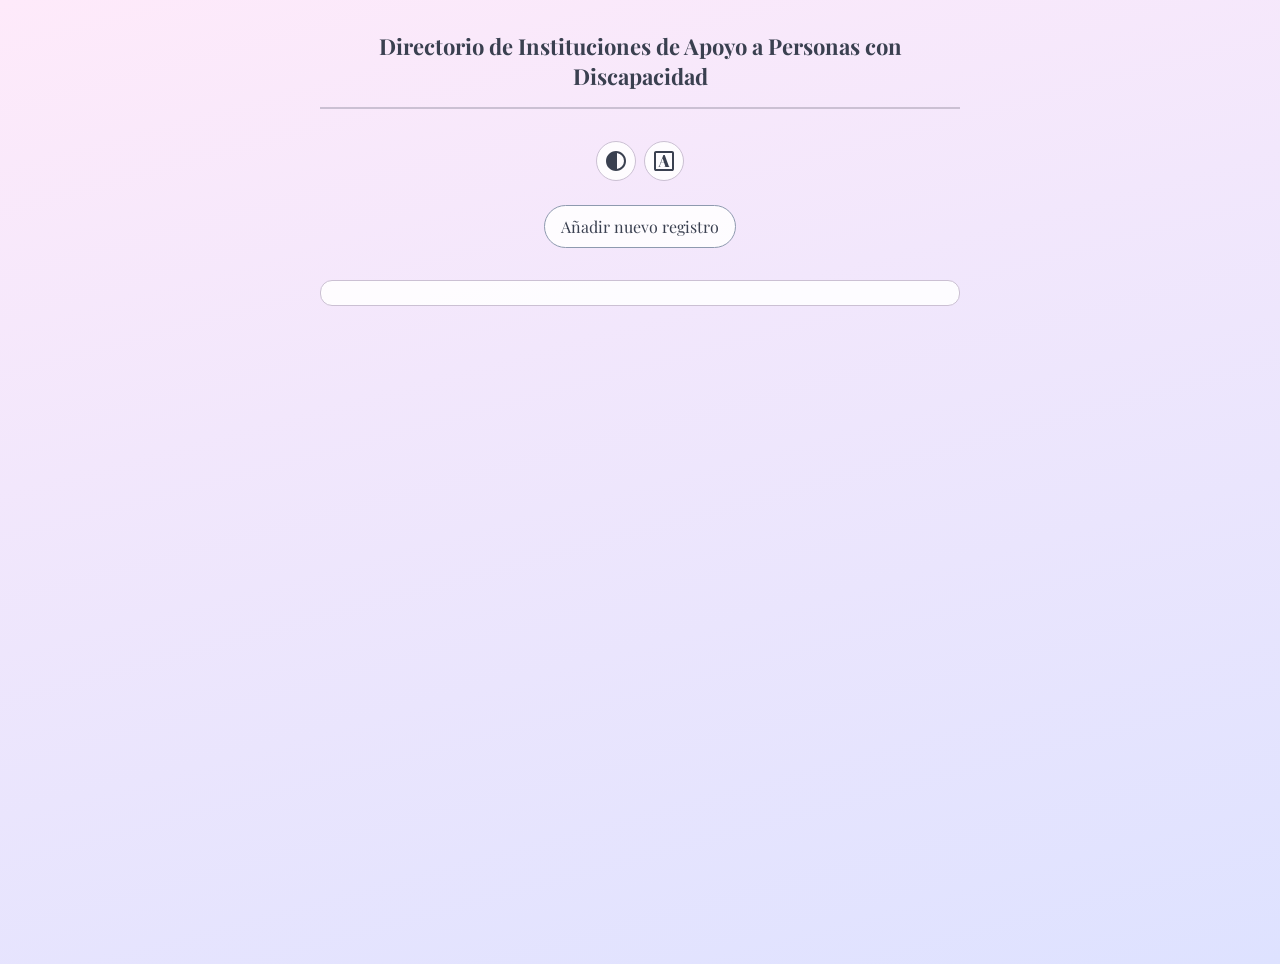
==== index.html @ 410e350d "Initial commit: Directorio de instituciones de apoyo" ====
<!DOCTYPE html>
<html lang="es" data-palette="lightPalette" data-font="default">
<head>
  <meta charset="UTF-8">
  <meta name="viewport" content="width=device-width, initial-scale=1.0">
  <title>Directorio de Instituciones de Apoyo a Personas con Discapacidad</title>
  <link rel="preconnect" href="https://fonts.googleapis.com">
  <link rel="preconnect" href="https://fonts.gstatic.com" crossorigin>
  <link href="https://fonts.googleapis.com/css2?family=Lexend:wght@400;600;700&family=Playfair+Display:wght@400;600;700&display=swap" rel="stylesheet">
  <link rel="stylesheet" href="palettes.css">
  <link rel="stylesheet" href="fonts.css">
  <link rel="stylesheet" href="styles.css">
</head>
<body>
  <header class="site-header">
    <h1 class="site-header__title">Directorio de Instituciones de Apoyo a Personas con Discapacidad</h1>
  </header>

  <section id="options" aria-label="Options">
    <nav class="options-menu" aria-label="Options">
      <button
        type="button"
        id="paletteSwitch"
        class="options-menu__button options-menu__button--icon"
        aria-label="Cambiar a paleta oscura"
      ></button>
      <button
        type="button"
        id="fontSwitch"
        class="options-menu__button options-menu__button--icon"
        aria-label="Cambiar fuente"
      ></button>
    </nav>
  </section>

  <section id="cms" aria-label="CMS">
    <button
      type="button"
      id="cms-toggle"
      class="cms-form__toggle"
      aria-expanded="false"
      aria-controls="cms-form-panel"
    >
      Añadir nuevo registro
    </button>
    <div id="cms-form-panel" class="cms-form-panel">
      <div class="cms-form-panel__inner">
        <form id="cms-form" class="cms-form">
          <div class="cms-form__actions">
            <button type="submit" class="cms-form__submit">Enviar</button>
            <p id="cms-status" class="cms-form__status" aria-live="polite"></p>
          </div>
        </form>
      </div>
    </div>
  </section>

  <section id="directory" aria-label="Directory">
    <nav id="directory-filter" class="directory-filter" aria-label="Filtrar por letra"></nav>
    <div id="directory-tag-filter" class="directory-tag-filter" hidden></div>
    <div id="directory-list" class="directory-list"></div>
  </section>

  <div id="lightbox" class="lightbox" hidden aria-hidden="true">
    <div class="lightbox__backdrop"></div>
    <div class="lightbox__dialog" role="dialog" aria-modal="true" aria-labelledby="lightbox-title">
      <button type="button" class="lightbox__close" aria-label="Cerrar"></button>
      <div id="lightbox-content" class="lightbox__content"></div>
    </div>
  </div>

  <script src="config.js"></script>
  <script src="icons.js"></script>
  <script src="options.js"></script>
  <script src="directory.js"></script>
  <script src="cms.js"></script>
</body>
</html>
---- palettes.css ----
:root,
[data-palette='lightPalette'] {
  --palette-lavender-grey: #8e9aaf;
  --palette-thistle: #cbc0d3;
  --palette-soft-blush: #efd3d7;
  --palette-lavender-veil: #feeafa;
  --palette-lavender: #dee2ff;

  --color-bg: var(--palette-lavender-veil);
  --color-bg-gradient-end: var(--palette-lavender);
  --color-surface: rgb(255 255 255 / 88%);
  --color-surface-solid: #fff;
  --color-surface-muted: var(--palette-lavender);
  --color-surface-accent: var(--palette-soft-blush);

  --color-text: #4a5164;
  --color-text-heading: #3a4050;
  --color-text-muted: var(--palette-lavender-grey);
  --color-text-on-primary: #fff;

  --color-border: var(--palette-thistle);
  --color-border-strong: var(--palette-lavender-grey);

  --color-primary: var(--palette-lavender-grey);
  --color-primary-hover: #7a8699;
  --color-primary-active: #6b778a;

  --color-tag-bg: var(--palette-lavender);
  --color-tag-border: var(--palette-thistle);
  --color-tag-hover-bg: var(--palette-soft-blush);
  --color-tag-active-bg: var(--palette-soft-blush);
  --color-tag-active-border: var(--palette-lavender-grey);

  --color-shadow: rgb(142 154 175 / 18%);
  --color-shadow-hover: rgb(142 154 175 / 28%);
  --color-backdrop: rgb(142 154 175 / 55%);

  --color-focus-ring: var(--palette-lavender-grey);
}

[data-palette='darkPalette'] {
  --palette-icy-blue: #a9cef4;
  --palette-iron-grey: #36494e;
  --palette-black: #000000;
  --palette-steel-blue: #7ea0b7;
  --palette-blue-slate: #597081;

  --color-bg: var(--palette-iron-grey);
  --color-bg-gradient-end: var(--palette-black);
  --color-surface: rgb(54 73 78 / 92%);
  --color-surface-solid: #3f555c;
  --color-surface-muted: var(--palette-blue-slate);
  --color-surface-accent: rgb(89 112 129 / 55%);

  --color-text: #d8e8f4;
  --color-text-heading: var(--palette-icy-blue);
  --color-text-muted: var(--palette-steel-blue);
  --color-text-on-primary: var(--palette-iron-grey);

  --color-border: var(--palette-blue-slate);
  --color-border-strong: var(--palette-steel-blue);

  --color-primary: var(--palette-icy-blue);
  --color-primary-hover: #bddaf7;
  --color-primary-active: #93bce8;

  --color-tag-bg: rgb(89 112 129 / 45%);
  --color-tag-border: var(--palette-steel-blue);
  --color-tag-hover-bg: rgb(126 160 183 / 35%);
  --color-tag-active-bg: rgb(169 206 244 / 22%);
  --color-tag-active-border: var(--palette-icy-blue);

  --color-shadow: rgb(0 0 0 / 35%);
  --color-shadow-hover: rgb(0 0 0 / 50%);
  --color-backdrop: rgb(0 0 0 / 70%);

  --color-focus-ring: var(--palette-icy-blue);
}
---- fonts.css ----
@font-face {
  font-family: 'OpenDyslexic';
  src: url('opendyslexic/OpenDyslexic-Regular.otf') format('opentype');
  font-weight: 400;
  font-style: normal;
  font-display: swap;
}

@font-face {
  font-family: 'OpenDyslexic';
  src: url('opendyslexic/OpenDyslexic-Italic.otf') format('opentype');
  font-weight: 400;
  font-style: italic;
  font-display: swap;
}

@font-face {
  font-family: 'OpenDyslexic';
  src: url('opendyslexic/OpenDyslexic-Bold.otf') format('opentype');
  font-weight: 700;
  font-style: normal;
  font-display: swap;
}

@font-face {
  font-family: 'OpenDyslexic';
  src: url('opendyslexic/OpenDyslexic-BoldItalic.otf') format('opentype');
  font-weight: 700;
  font-style: italic;
  font-display: swap;
}

[data-font='default'] {
  --font-family-base: 'Playfair Display', Georgia, 'Times New Roman', serif;
}

[data-font='opendyslexic'] {
  --font-family-base: 'OpenDyslexic', system-ui, sans-serif;
}

[data-font='lexend'] {
  --font-family-base: 'Lexend', system-ui, sans-serif;
}
---- styles.css ----
body {
  margin: 0;
  padding: 2rem 1rem;
  min-height: 100vh;
  font-family: var(--font-family-base);
  color: var(--color-text);
  background:
    linear-gradient(
      165deg,
      var(--color-bg) 0%,
      var(--color-bg-gradient-end) 100%
    );
  transition:
    background 0.3s ease,
    color 0.3s ease;
}

.site-header {
  max-width: 40rem;
  margin: 0 auto 2rem;
  padding-bottom: 1rem;
  border-bottom: 2px solid var(--color-border);
  text-align: center;
}

.site-header__title {
  margin: 0;
  color: var(--color-text-heading);
  font-size: 1.375rem;
  line-height: 1.35;
}

section {
  max-width: 40rem;
  margin: 0 auto 2rem;
}

#options {
  margin-bottom: 1.5rem;
}

.options-menu {
  display: flex;
  flex-wrap: wrap;
  justify-content: center;
  gap: 0.5rem;
}

.options-menu__button {
  padding: 0.5rem 0.875rem;
  border: 1px solid var(--color-border);
  border-radius: 999px;
  background: var(--color-surface);
  color: var(--color-text-heading);
  font: inherit;
  cursor: pointer;
  transition:
    background-color 0.2s ease,
    border-color 0.2s ease,
    color 0.2s ease,
    box-shadow 0.2s ease;
}

.options-menu__button--icon {
  display: inline-flex;
  align-items: center;
  justify-content: center;
  width: 2.5rem;
  height: 2.5rem;
  padding: 0;
}

.options-menu__button--icon svg {
  width: 1.5rem;
  height: 1.5rem;
  display: block;
}

.options-menu__button:hover {
  background: var(--color-surface-muted);
  border-color: var(--color-border-strong);
}

.options-menu__button--active {
  background: var(--color-primary);
  border-color: var(--color-primary);
  color: var(--color-text-on-primary);
}

#cms {
  text-align: center;
}

.cms-form {
  padding-top: 1rem;
  text-align: left;
}

.cms-form__toggle {
  display: inline-block;
  padding: 0.625rem 1rem;
  border: 1px solid var(--color-border-strong);
  border-radius: 999px;
  background: var(--color-surface);
  color: var(--color-text-heading);
  font: inherit;
  cursor: pointer;
  transition:
    background-color 0.2s ease,
    border-color 0.2s ease,
    box-shadow 0.2s ease;
}

.cms-form__toggle:hover {
  background: var(--color-surface-muted);
  box-shadow: 0 2px 8px var(--color-shadow);
}

.cms-form__toggle[aria-expanded='true'] {
  background: var(--color-surface-accent);
  border-color: var(--color-border-strong);
}

.cms-form-panel {
  display: grid;
  grid-template-rows: 0fr;
  transition: grid-template-rows 0.4s ease;
}

.cms-form-panel--open {
  grid-template-rows: 1fr;
}

.cms-form-panel__inner {
  overflow: hidden;
  opacity: 0;
  transform: translateY(-0.5rem);
  transition:
    opacity 0.35s ease,
    transform 0.35s ease;
}

.cms-form-panel--open .cms-form-panel__inner {
  opacity: 1;
  transform: translateY(0);
}

.cms-form__row {
  display: flex;
  flex-direction: column;
  gap: 0.375rem;
  margin-bottom: 0.875rem;
}

.cms-form__label {
  color: var(--color-text-heading);
  font-size: 0.9rem;
  font-weight: 600;
}

.cms-form__input {
  padding: 0.5rem 0.625rem;
  border: 1px solid var(--color-border);
  border-radius: 0.375rem;
  background: var(--color-surface-solid);
  color: var(--color-text);
  font: inherit;
  transition:
    border-color 0.2s ease,
    box-shadow 0.2s ease;
}

.cms-form__input:focus {
  border-color: var(--color-border-strong);
  box-shadow: 0 0 0 3px rgb(142 154 175 / 20%);
  outline: none;
}

.cms-form__actions {
  margin-top: 0.5rem;
}

.cms-form__submit {
  padding: 0.625rem 1.25rem;
  border: 1px solid var(--color-primary);
  border-radius: 999px;
  background: var(--color-primary);
  color: var(--color-text-on-primary);
  font: inherit;
  cursor: pointer;
  transition: background-color 0.2s ease, border-color 0.2s ease;
}

.cms-form__submit:hover {
  background: var(--color-primary-hover);
  border-color: var(--color-primary-hover);
}

.cms-form__submit:disabled {
  opacity: 0.6;
  cursor: not-allowed;
}

.cms-form__status {
  margin: 0.75rem 0 0;
  color: var(--color-text-muted);
  font-size: 0.9rem;
}

#directory {
  text-align: center;
}

.directory-filter {
  display: flex;
  flex-wrap: wrap;
  justify-content: center;
  align-items: center;
  gap: 0.375rem;
  margin-bottom: 1rem;
  padding: 0.75rem 1rem;
  border: 1px solid var(--color-border);
  border-radius: 0.75rem;
  background: var(--color-surface);
}

.directory-filter__letter {
  padding: 0.125rem 0.25rem;
  line-height: 1;
}

.directory-filter__letter--present {
  border: none;
  background: transparent;
  color: var(--color-text-heading);
  font: inherit;
  font-weight: 700;
  cursor: pointer;
  transition: color 0.2s ease;
}

.directory-filter__letter--present:hover,
.directory-filter__letter--active {
  color: var(--color-primary);
  text-decoration: underline;
}

.directory-filter__letter--absent {
  font-weight: 400;
  font-size: calc(1em - 4pt);
  color: var(--color-text-muted);
  opacity: 0.55;
}

.directory-filter__todos {
  margin-left: 0.5rem;
  padding: 0.25rem 0.625rem;
  border: 1px solid var(--color-border);
  border-radius: 999px;
  background: var(--color-surface-muted);
  color: var(--color-text);
  font: inherit;
  cursor: pointer;
  transition:
    background-color 0.2s ease,
    border-color 0.2s ease;
}

.directory-filter__todos:hover,
.directory-filter__todos--active {
  background: var(--color-surface-accent);
  border-color: var(--color-border-strong);
}

.directory-tag-filter {
  display: flex;
  justify-content: center;
  margin-bottom: 1rem;
}

.directory-tag-filter[hidden] {
  display: none;
}

.directory-tag-filter__chip {
  display: inline-flex;
  align-items: center;
  gap: 0.5rem;
  padding: 0.375rem 0.75rem;
  border: 1px solid var(--color-border-strong);
  border-radius: 999px;
  background: var(--color-surface-accent);
  color: var(--color-text-heading);
  font: inherit;
  cursor: pointer;
  transition:
    background-color 0.2s ease,
    border-color 0.2s ease;
}

.directory-tag-filter__chip:hover {
  background: var(--color-tag-hover-bg);
  border-color: var(--color-primary);
}

.directory-tag-filter__label {
  font-weight: 700;
}

.directory-tag-filter__close {
  font-size: 1rem;
  line-height: 1;
}

.directory-list {
  display: flex;
  flex-direction: column;
  gap: 1rem;
  text-align: left;
}

.directory-item {
  padding: 1rem 1.25rem;
  border: 1px solid var(--color-border);
  border-radius: 0.75rem;
  background: var(--color-surface);
  box-shadow: 0 2px 10px var(--color-shadow);
  transition:
    border-color 0.2s ease,
    box-shadow 0.2s ease,
    transform 0.2s ease;
}

.directory-item--clickable {
  cursor: pointer;
}

.directory-item--clickable:hover,
.directory-item--clickable:focus-visible {
  border-color: var(--color-border-strong);
  box-shadow: 0 4px 16px var(--color-shadow-hover);
  outline: none;
  transform: translateY(-1px);
}

.directory-item__name {
  display: block;
  margin-bottom: 0.75rem;
  color: var(--color-text-heading);
}

.directory-item__tags {
  display: flex;
  flex-wrap: wrap;
  gap: 0.5rem;
}

.tag {
  display: inline-block;
  padding: 0.25rem 0.625rem;
  border: 1px solid var(--color-tag-border);
  border-radius: 999px;
  background: var(--color-tag-bg);
  color: var(--color-text);
  font: inherit;
  font-size: 0.8rem;
  line-height: 1.2;
}

.tag--clickable {
  cursor: pointer;
  transition:
    background-color 0.2s ease,
    border-color 0.2s ease;
}

.tag--clickable:hover {
  background: var(--color-tag-hover-bg);
  border-color: var(--color-border-strong);
}

.tag--active {
  font-weight: 700;
  background: var(--color-tag-active-bg);
  border-color: var(--color-tag-active-border);
  color: var(--color-text-heading);
}

body.lightbox-open {
  overflow: hidden;
}

.lightbox {
  position: fixed;
  inset: 0;
  z-index: 1000;
  display: flex;
  align-items: center;
  justify-content: center;
  padding: 1rem;
}

.lightbox[hidden] {
  display: none;
}

.lightbox__backdrop {
  position: absolute;
  inset: 0;
  background: var(--color-backdrop);
}

.lightbox__dialog {
  position: relative;
  z-index: 1;
  width: min(100%, 40rem);
  max-height: 90vh;
  overflow-y: auto;
  padding: 1.5rem;
  border: 1px solid var(--color-border);
  border-radius: 0.75rem;
  background: var(--color-surface-solid);
  box-shadow: 0 12px 40px var(--color-shadow-hover);
  color: var(--color-text);
  text-align: left;
}

.lightbox__close {
  position: absolute;
  top: 0.75rem;
  right: 0.75rem;
  display: inline-flex;
  align-items: center;
  justify-content: center;
  width: 2rem;
  height: 2rem;
  padding: 0;
  border: none;
  border-radius: 0.25rem;
  background: transparent;
  color: var(--color-text-muted);
  cursor: pointer;
  transition:
    color 0.2s ease,
    background-color 0.2s ease;
}

.lightbox__close svg {
  width: 1.5rem;
  height: 1.5rem;
  display: block;
}

.lightbox__close:hover {
  color: var(--color-text-heading);
  background: var(--color-surface-muted);
}

.lightbox__field {
  margin-bottom: 0.875rem;
}

.lightbox__label {
  color: var(--color-text-heading);
  font-weight: 700;
}

.lightbox__value {
  white-space: pre-wrap;
}

.lightbox__tags {
  display: flex;
  flex-wrap: wrap;
  gap: 0.5rem;
}

:focus-visible {
  outline: 2px solid var(--color-focus-ring);
  outline-offset: 2px;
}
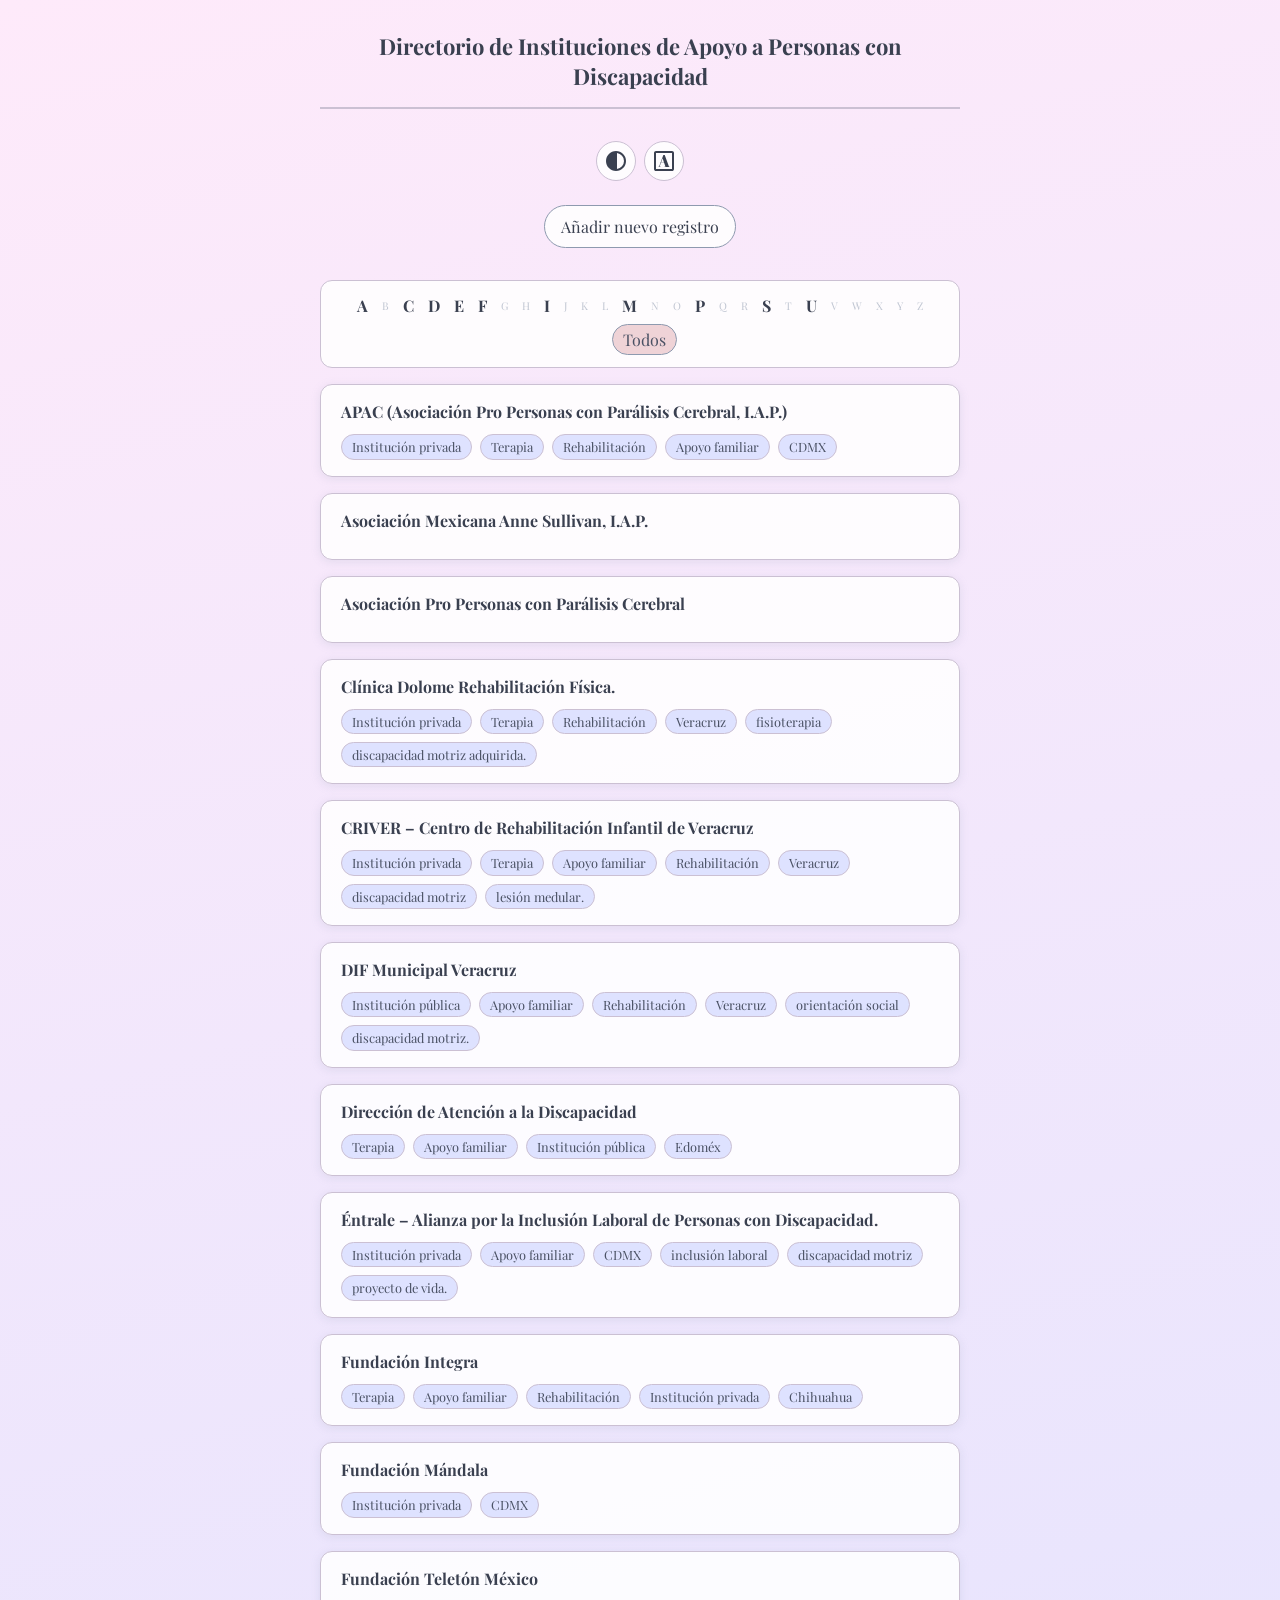
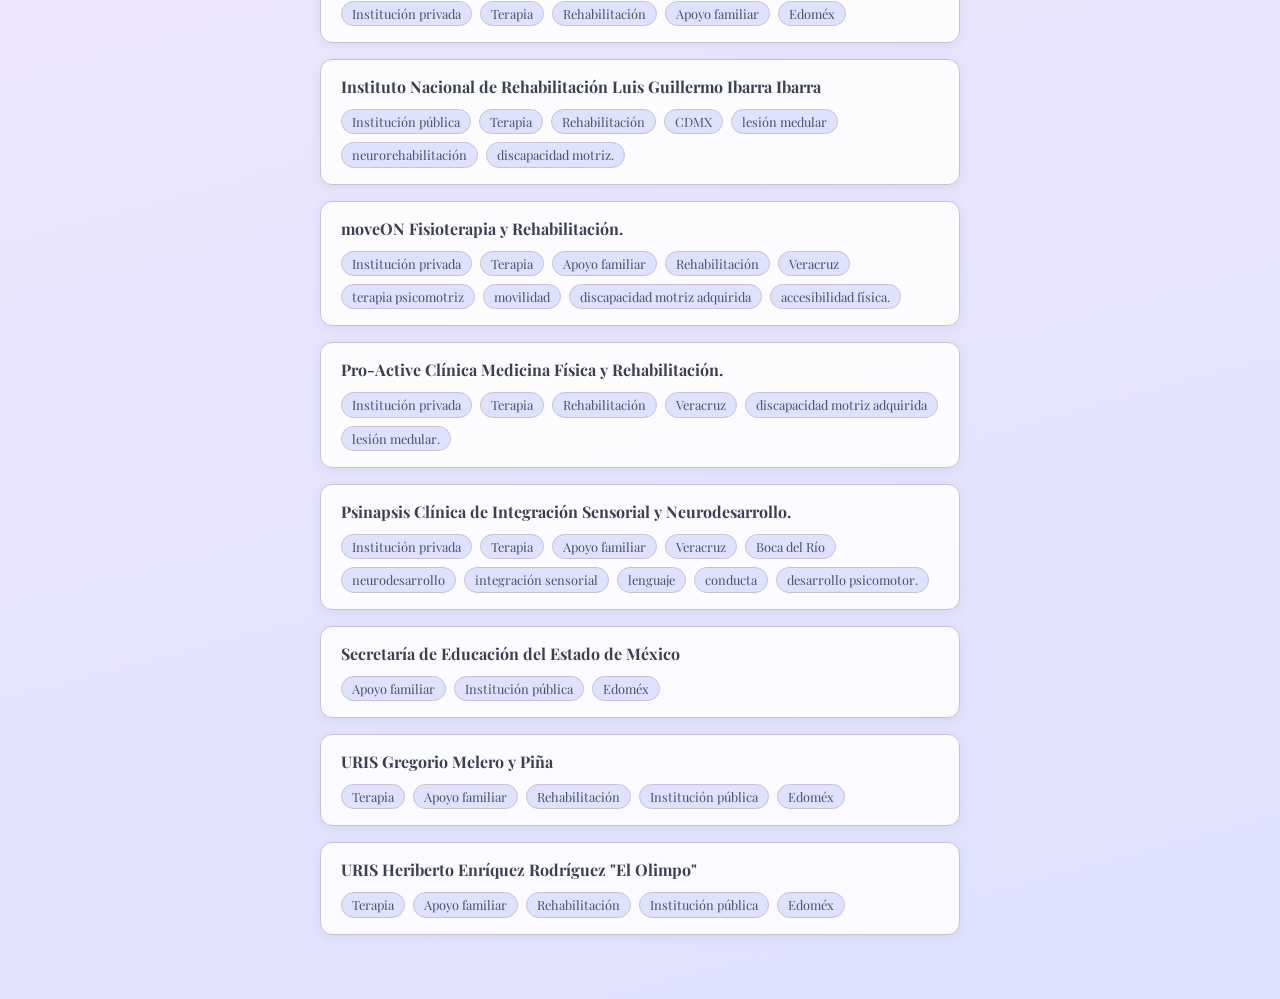
==== commit 931e3fc9: "Fix static CSV loading on GitHub Pages with base URL" ====
--- a/index.html
+++ b/index.html
@@ -2,6 +2,23 @@
 <html lang="es" data-palette="lightPalette" data-font="default">
 <head>
   <meta charset="UTF-8">
+  <base id="site-base">
+  <script>
+    (function () {
+      var base = document.getElementById('site-base');
+      var pageUrl = new URL(window.location.href);
+      pageUrl.hash = '';
+      pageUrl.search = '';
+
+      if (/\.[a-z0-9]+$/i.test(pageUrl.pathname)) {
+        pageUrl.pathname = pageUrl.pathname.slice(0, pageUrl.pathname.lastIndexOf('/') + 1);
+      } else if (!pageUrl.pathname.endsWith('/')) {
+        pageUrl.pathname += '/';
+      }
+
+      base.href = pageUrl.href;
+    })();
+  </script>
   <meta name="viewport" content="width=device-width, initial-scale=1.0">
   <title>Directorio de Instituciones de Apoyo a Personas con Discapacidad</title>
   <link rel="preconnect" href="https://fonts.googleapis.com">
--- a/styles.css
+++ b/styles.css
@@ -319,6 +319,16 @@
   text-align: left;
 }
 
+.directory-error {
+  margin: 0;
+  padding: 1rem;
+  border: 1px solid var(--color-border-strong);
+  border-radius: 0.5rem;
+  background: var(--color-surface-accent);
+  color: var(--color-text-heading);
+  text-align: center;
+}
+
 .directory-item {
   padding: 1rem 1.25rem;
   border: 1px solid var(--color-border);
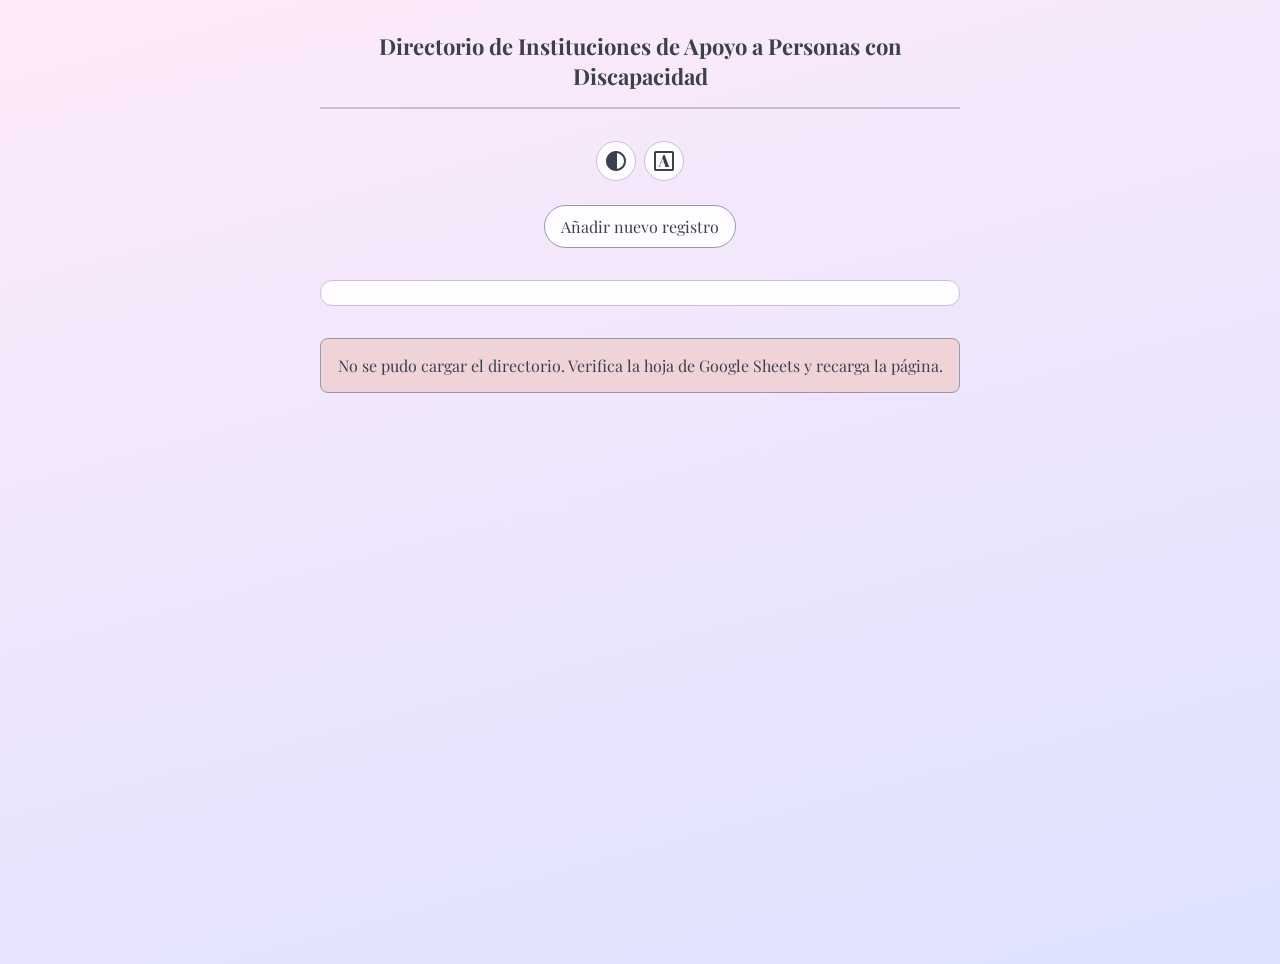
==== commit 8c0dc77b: "Google Sheets CSV + Forms iFrame." ====
--- a/index.html
+++ b/index.html
@@ -62,18 +62,24 @@
     </button>
     <div id="cms-form-panel" class="cms-form-panel">
       <div class="cms-form-panel__inner">
-        <form id="cms-form" class="cms-form">
-          <div class="cms-form__actions">
-            <button type="submit" class="cms-form__submit">Enviar</button>
-            <p id="cms-status" class="cms-form__status" aria-live="polite"></p>
-          </div>
-        </form>
+        <iframe
+          class="cms-form__iframe"
+          title="Información de Directorio DMRM"
+          src="https://docs.google.com/forms/d/e/1FAIpQLScgo2hE0kW7emxhQSKrZGPhw9finEgiNKypyy9G2v8UpkCr2w/viewform?embedded=true"
+          loading="lazy"
+          referrerpolicy="no-referrer-when-downgrade"
+        ></iframe>
       </div>
     </div>
   </section>
 
   <section id="directory" aria-label="Directory">
     <nav id="directory-filter" class="directory-filter" aria-label="Filtrar por letra"></nav>
+    <div id="directory-tags-panel" class="directory-tags-panel" aria-hidden="true">
+      <div class="directory-tags-panel__inner">
+        <div id="directory-tags-list" class="directory-tags-list"></div>
+      </div>
+    </div>
     <div id="directory-tag-filter" class="directory-tag-filter" hidden></div>
     <div id="directory-list" class="directory-list"></div>
   </section>
@@ -89,7 +95,7 @@
   <script src="config.js"></script>
   <script src="icons.js"></script>
   <script src="options.js"></script>
+  <script src="cms.js"></script>
   <script src="directory.js"></script>
-  <script src="cms.js"></script>
 </body>
 </html>
--- a/styles.css
+++ b/styles.css
@@ -91,11 +91,6 @@
   text-align: center;
 }
 
-.cms-form {
-  padding-top: 1rem;
-  text-align: left;
-}
-
 .cms-form__toggle {
   display: inline-block;
   padding: 0.625rem 1rem;
@@ -145,66 +140,15 @@
   transform: translateY(0);
 }
 
-.cms-form__row {
-  display: flex;
-  flex-direction: column;
-  gap: 0.375rem;
-  margin-bottom: 0.875rem;
-}
-
-.cms-form__label {
-  color: var(--color-text-heading);
-  font-size: 0.9rem;
-  font-weight: 600;
-}
-
-.cms-form__input {
-  padding: 0.5rem 0.625rem;
-  border: 1px solid var(--color-border);
-  border-radius: 0.375rem;
+.cms-form__iframe {
+  display: block;
+  width: 100%;
+  height: 75vh;
+  min-height: 32rem;
+  margin-top: 1rem;
+  border: 1px solid var(--color-border);
+  border-radius: 0.75rem;
   background: var(--color-surface-solid);
-  color: var(--color-text);
-  font: inherit;
-  transition:
-    border-color 0.2s ease,
-    box-shadow 0.2s ease;
-}
-
-.cms-form__input:focus {
-  border-color: var(--color-border-strong);
-  box-shadow: 0 0 0 3px rgb(142 154 175 / 20%);
-  outline: none;
-}
-
-.cms-form__actions {
-  margin-top: 0.5rem;
-}
-
-.cms-form__submit {
-  padding: 0.625rem 1.25rem;
-  border: 1px solid var(--color-primary);
-  border-radius: 999px;
-  background: var(--color-primary);
-  color: var(--color-text-on-primary);
-  font: inherit;
-  cursor: pointer;
-  transition: background-color 0.2s ease, border-color 0.2s ease;
-}
-
-.cms-form__submit:hover {
-  background: var(--color-primary-hover);
-  border-color: var(--color-primary-hover);
-}
-
-.cms-form__submit:disabled {
-  opacity: 0.6;
-  cursor: not-allowed;
-}
-
-.cms-form__status {
-  margin: 0.75rem 0 0;
-  color: var(--color-text-muted);
-  font-size: 0.9rem;
 }
 
 #directory {
@@ -270,6 +214,62 @@
 .directory-filter__todos--active {
   background: var(--color-surface-accent);
   border-color: var(--color-border-strong);
+}
+
+.directory-filter__etiquetas {
+  margin-left: 0.5rem;
+  padding: 0.25rem 0.625rem;
+  border: 1px solid var(--color-border);
+  border-radius: 999px;
+  background: var(--color-surface-muted);
+  color: var(--color-text);
+  font: inherit;
+  cursor: pointer;
+  transition:
+    background-color 0.2s ease,
+    border-color 0.2s ease;
+}
+
+.directory-filter__etiquetas:hover,
+.directory-filter__etiquetas--active {
+  background: var(--color-surface-accent);
+  border-color: var(--color-border-strong);
+}
+
+.directory-tags-panel {
+  display: grid;
+  grid-template-rows: 0fr;
+  margin-bottom: 1rem;
+  transition: grid-template-rows 0.4s ease;
+}
+
+.directory-tags-panel--open {
+  grid-template-rows: 1fr;
+}
+
+.directory-tags-panel__inner {
+  overflow: hidden;
+  opacity: 0;
+  transform: translateY(-0.5rem);
+  transition:
+    opacity 0.35s ease,
+    transform 0.35s ease;
+}
+
+.directory-tags-panel--open .directory-tags-panel__inner {
+  opacity: 1;
+  transform: translateY(0);
+}
+
+.directory-tags-list {
+  display: flex;
+  flex-wrap: wrap;
+  justify-content: center;
+  gap: 0.5rem;
+  padding: 0.75rem 1rem;
+  border: 1px solid var(--color-border);
+  border-radius: 0.75rem;
+  background: var(--color-surface);
 }
 
 .directory-tag-filter {
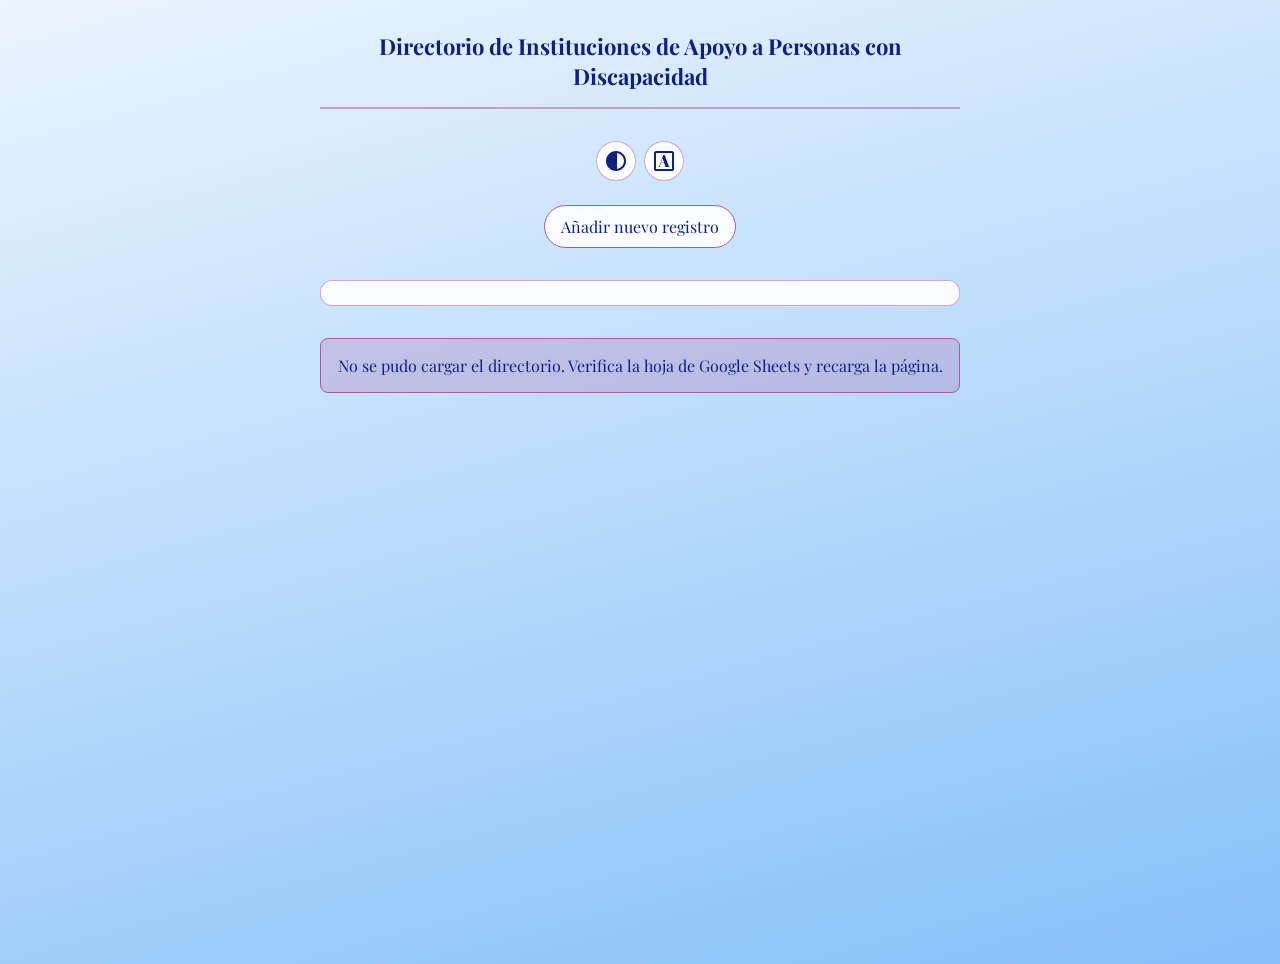
==== commit 95c6b51e: "Phone icon fix." ====
--- a/index.html
+++ b/index.html
@@ -65,8 +65,7 @@
         <iframe
           class="cms-form__iframe"
           title="Información de Directorio DMRM"
-          src="https://docs.google.com/forms/d/e/1FAIpQLScgo2hE0kW7emxhQSKrZGPhw9finEgiNKypyy9G2v8UpkCr2w/viewform?embedded=true"
-          loading="lazy"
+          data-src="https://docs.google.com/forms/d/e/1FAIpQLScgo2hE0kW7emxhQSKrZGPhw9finEgiNKypyy9G2v8UpkCr2w/viewform?embedded=true"
           referrerpolicy="no-referrer-when-downgrade"
         ></iframe>
       </div>
@@ -87,7 +86,11 @@
   <div id="lightbox" class="lightbox" hidden aria-hidden="true">
     <div class="lightbox__backdrop"></div>
     <div class="lightbox__dialog" role="dialog" aria-modal="true" aria-labelledby="lightbox-title">
-      <button type="button" class="lightbox__close" aria-label="Cerrar"></button>
+      <div class="lightbox__header">
+        <button type="button" class="lightbox__close" aria-label="Cerrar">
+          <span class="lightbox__close-label">Cerrar</span>
+        </button>
+      </div>
       <div id="lightbox-content" class="lightbox__content"></div>
     </div>
   </div>
--- a/palettes.css
+++ b/palettes.css
@@ -1,41 +1,42 @@
 :root,
 [data-palette='lightPalette'] {
-  --palette-lavender-grey: #8e9aaf;
-  --palette-thistle: #cbc0d3;
-  --palette-soft-blush: #efd3d7;
-  --palette-lavender-veil: #feeafa;
-  --palette-lavender: #dee2ff;
+  --palette-orange: #f5793a;
+  --palette-purple: #a95aa1;
+  --palette-light-blue: #85c0f9;
+  --palette-dark-blue: #0f2080;
 
-  --color-bg: var(--palette-lavender-veil);
-  --color-bg-gradient-end: var(--palette-lavender);
-  --color-surface: rgb(255 255 255 / 88%);
+  --color-bg: rgb(133 192 249 / 16%);
+  --color-bg-gradient-end: var(--palette-light-blue);
+  --color-surface: rgb(255 255 255 / 90%);
   --color-surface-solid: #fff;
-  --color-surface-muted: var(--palette-lavender);
-  --color-surface-accent: var(--palette-soft-blush);
+  --color-surface-muted: rgb(133 192 249 / 28%);
+  --color-surface-accent: rgb(169 90 161 / 24%);
 
-  --color-text: #4a5164;
-  --color-text-heading: #3a4050;
-  --color-text-muted: var(--palette-lavender-grey);
+  --color-text: var(--palette-dark-blue);
+  --color-text-heading: var(--palette-dark-blue);
+  --color-text-muted: var(--palette-purple);
   --color-text-on-primary: #fff;
 
-  --color-border: var(--palette-thistle);
-  --color-border-strong: var(--palette-lavender-grey);
+  --color-border: rgb(169 90 161 / 52%);
+  --color-border-strong: var(--palette-purple);
 
-  --color-primary: var(--palette-lavender-grey);
-  --color-primary-hover: #7a8699;
-  --color-primary-active: #6b778a;
+  --color-primary: var(--palette-dark-blue);
+  --color-primary-hover: #1a3299;
+  --color-primary-active: #0a1859;
 
-  --color-tag-bg: var(--palette-lavender);
-  --color-tag-border: var(--palette-thistle);
-  --color-tag-hover-bg: var(--palette-soft-blush);
-  --color-tag-active-bg: var(--palette-soft-blush);
-  --color-tag-active-border: var(--palette-lavender-grey);
+  --color-tag-bg: rgb(245 121 58 / 28%);
+  --color-tag-border: rgb(245 121 58 / 62%);
+  --color-tag-hover-bg: rgb(245 121 58 / 42%);
+  --color-tag-hover-border: var(--palette-orange);
+  --color-tag-active-bg: var(--palette-orange);
+  --color-tag-active-border: #d9652a;
+  --color-tag-active-text: #fff;
 
-  --color-shadow: rgb(142 154 175 / 18%);
-  --color-shadow-hover: rgb(142 154 175 / 28%);
-  --color-backdrop: rgb(142 154 175 / 55%);
+  --color-shadow: rgb(15 32 128 / 16%);
+  --color-shadow-hover: rgb(15 32 128 / 26%);
+  --color-backdrop: rgb(15 32 128 / 52%);
 
-  --color-focus-ring: var(--palette-lavender-grey);
+  --color-focus-ring: var(--palette-orange);
 }
 
 [data-palette='darkPalette'] {
@@ -69,6 +70,8 @@
   --color-tag-hover-bg: rgb(126 160 183 / 35%);
   --color-tag-active-bg: rgb(169 206 244 / 22%);
   --color-tag-active-border: var(--palette-icy-blue);
+  --color-tag-hover-border: var(--palette-steel-blue);
+  --color-tag-active-text: var(--color-text-heading);
 
   --color-shadow: rgb(0 0 0 / 35%);
   --color-shadow-hover: rgb(0 0 0 / 50%);
--- a/styles.css
+++ b/styles.css
@@ -127,6 +127,7 @@
 }
 
 .cms-form-panel__inner {
+  min-height: 0;
   overflow: hidden;
   opacity: 0;
   transform: translateY(-0.5rem);
@@ -138,13 +139,17 @@
 .cms-form-panel--open .cms-form-panel__inner {
   opacity: 1;
   transform: translateY(0);
+}
+
+.cms-form-panel--open .cms-form__iframe {
+  min-height: 32rem;
 }
 
 .cms-form__iframe {
   display: block;
   width: 100%;
   height: 75vh;
-  min-height: 32rem;
+  min-height: 0;
   margin-top: 1rem;
   border: 1px solid var(--color-border);
   border-radius: 0.75rem;
@@ -248,6 +253,7 @@
 }
 
 .directory-tags-panel__inner {
+  min-height: 0;
   overflow: hidden;
   opacity: 0;
   transform: translateY(-0.5rem);
@@ -300,7 +306,7 @@
 
 .directory-tag-filter__chip:hover {
   background: var(--color-tag-hover-bg);
-  border-color: var(--color-primary);
+  border-color: var(--color-tag-hover-border, var(--color-primary));
 }
 
 .directory-tag-filter__label {
@@ -386,14 +392,14 @@
 
 .tag--clickable:hover {
   background: var(--color-tag-hover-bg);
-  border-color: var(--color-border-strong);
+  border-color: var(--color-tag-hover-border, var(--color-border-strong));
 }
 
 .tag--active {
   font-weight: 700;
   background: var(--color-tag-active-bg);
   border-color: var(--color-tag-active-border);
-  color: var(--color-text-heading);
+  color: var(--color-tag-active-text, var(--color-text-heading));
 }
 
 body.lightbox-open {
@@ -407,7 +413,8 @@
   display: flex;
   align-items: center;
   justify-content: center;
-  padding: 1rem;
+  padding: max(1rem, env(safe-area-inset-top)) max(1rem, env(safe-area-inset-right))
+    max(1rem, env(safe-area-inset-bottom)) max(1rem, env(safe-area-inset-left));
 }
 
 .lightbox[hidden] {
@@ -423,10 +430,11 @@
 .lightbox__dialog {
   position: relative;
   z-index: 1;
+  display: flex;
+  flex-direction: column;
   width: min(100%, 40rem);
-  max-height: 90vh;
-  overflow-y: auto;
-  padding: 1.5rem;
+  max-height: min(90vh, 90dvh);
+  overflow: hidden;
   border: 1px solid var(--color-border);
   border-radius: 0.75rem;
   background: var(--color-surface-solid);
@@ -435,35 +443,105 @@
   text-align: left;
 }
 
+.lightbox__header {
+  flex-shrink: 0;
+  display: flex;
+  justify-content: flex-end;
+  padding: 0.625rem 0.75rem;
+  border-bottom: 1px solid var(--color-border);
+  background: var(--color-surface-solid);
+}
+
+.lightbox__content {
+  overflow-y: auto;
+  overscroll-behavior: contain;
+  -webkit-overflow-scrolling: touch;
+  padding: 1rem 1.25rem 1.5rem;
+}
+
 .lightbox__close {
-  position: absolute;
-  top: 0.75rem;
-  right: 0.75rem;
   display: inline-flex;
   align-items: center;
   justify-content: center;
-  width: 2rem;
-  height: 2rem;
-  padding: 0;
-  border: none;
-  border-radius: 0.25rem;
-  background: transparent;
-  color: var(--color-text-muted);
+  gap: 0.375rem;
+  min-width: 2.75rem;
+  min-height: 2.75rem;
+  padding: 0.375rem 0.625rem;
+  border: 1px solid var(--color-border);
+  border-radius: 999px;
+  background: var(--color-surface-muted);
+  color: var(--color-text-heading);
+  font: inherit;
+  font-weight: 700;
   cursor: pointer;
   transition:
     color 0.2s ease,
-    background-color 0.2s ease;
+    background-color 0.2s ease,
+    border-color 0.2s ease;
 }
 
 .lightbox__close svg {
-  width: 1.5rem;
-  height: 1.5rem;
+  width: 1.25rem;
+  height: 1.25rem;
   display: block;
+  flex-shrink: 0;
+}
+
+.lightbox__close-label {
+  font-size: 0.875rem;
+  line-height: 1;
 }
 
 .lightbox__close:hover {
   color: var(--color-text-heading);
-  background: var(--color-surface-muted);
+  background: var(--color-surface-accent);
+  border-color: var(--color-border-strong);
+}
+
+@media (min-width: 40rem) {
+  .lightbox__close-label {
+    position: absolute;
+    width: 1px;
+    height: 1px;
+    padding: 0;
+    margin: -1px;
+    overflow: hidden;
+    clip: rect(0, 0, 0, 0);
+    white-space: nowrap;
+    border: 0;
+  }
+
+  .lightbox__close {
+    min-width: 2rem;
+    min-height: 2rem;
+    padding: 0;
+    border: none;
+    border-radius: 0.25rem;
+    background: transparent;
+    color: var(--color-text-muted);
+  }
+
+  .lightbox__close:hover {
+    background: var(--color-surface-muted);
+  }
+}
+
+@media (max-width: 39.99rem) {
+  .lightbox {
+    align-items: flex-end;
+    padding:
+      max(0.5rem, env(safe-area-inset-top))
+      max(0.5rem, env(safe-area-inset-right))
+      max(0, env(safe-area-inset-bottom))
+      max(0.5rem, env(safe-area-inset-left));
+  }
+
+  .lightbox__dialog {
+    width: 100%;
+    max-height: min(92vh, 92dvh);
+    border-bottom-left-radius: 0;
+    border-bottom-right-radius: 0;
+  }
 }
 
 .lightbox__field {
